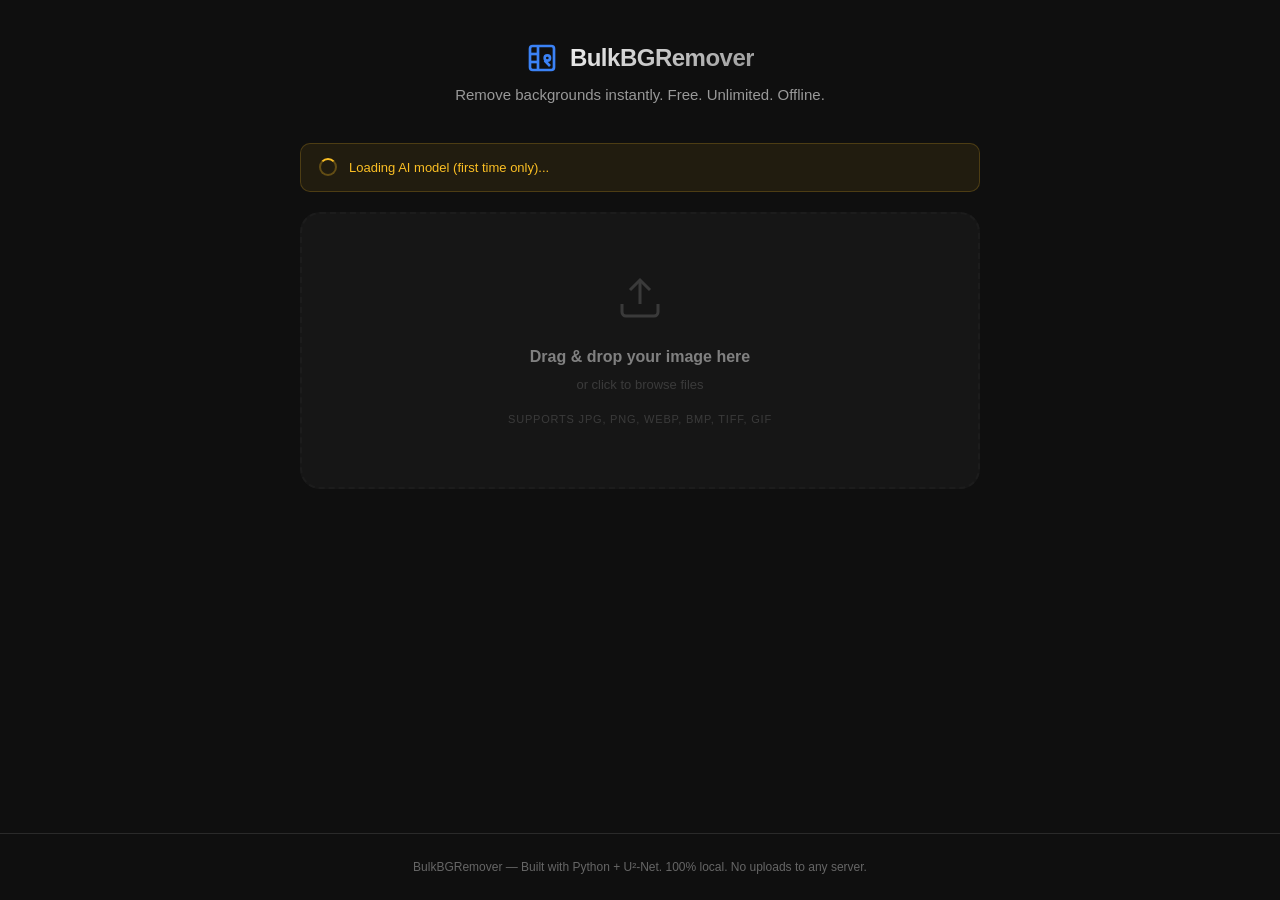
==== bulkbgremover/frontend/index.html @ 07518e0d "Move frontend into bulkbgremover folder" ====
<!DOCTYPE html>
<html lang="en">
<head>
    <meta charset="UTF-8">
    <meta name="viewport" content="width=device-width, initial-scale=1.0">
    <title>BulkBGRemover</title>
    <link rel="stylesheet" href="static/style.css">
</head>
<body>
    <div class="container">
        <header>
            <div class="logo">
                <svg width="32" height="32" viewBox="0 0 24 24" fill="none" stroke="currentColor" stroke-width="2">
                    <rect x="3" y="3" width="18" height="18" rx="2"/>
                    <path d="M9 3v18"/>
                    <path d="M3 9h6"/>
                    <path d="M3 15h6"/>
                    <circle cx="16" cy="12" r="2"/>
                    <path d="M18 18l-4-4"/>
                </svg>
                <h1>BulkBGRemover</h1>
            </div>
            <p class="tagline">Remove backgrounds instantly. Free. Unlimited. Offline.</p>
        </header>

        <div class="model-banner" id="modelBanner">
            <div class="spinner"></div>
            <span>Loading AI model (first time only)...</span>
        </div>

        <div class="upload-zone" id="dropZone">
            <div class="upload-icon">
                <svg width="48" height="48" viewBox="0 0 24 24" fill="none" stroke="currentColor" stroke-width="1.5">
                    <path d="M21 15v4a2 2 0 01-2 2H5a2 2 0 01-2-2v-4"/>
                    <polyline points="17 8 12 3 7 8"/>
                    <line x1="12" y1="3" x2="12" y2="15"/>
                </svg>
            </div>
            <p class="upload-text">Drag & drop your image here</p>
            <p class="upload-sub">or click to browse files</p>
            <p class="upload-formats">Supports JPG, PNG, WEBP, BMP, TIFF, GIF</p>
            <input type="file" id="fileInput" multiple accept="image/*" hidden>
        </div>

        <div class="controls" id="controls" style="display:none">
            <div class="file-count">
                <span id="fileCount">0</span> image(s) selected
            </div>
            <div class="btn-group">
                <button class="btn btn-outline" id="clearBtn">Clear</button>
                <button class="btn btn-primary" id="processBtn">
                    <svg width="16" height="16" viewBox="0 0 24 24" fill="none" stroke="currentColor" stroke-width="2">
                        <path d="M5 12h14"/>
                        <path d="M12 5l7 7-7 7"/>
                    </svg>
                    Remove Background
                </button>
            </div>
        </div>

        <div class="progress-section" id="progressSection" style="display:none">
            <div class="progress-header">
                <span id="progressText">Processing...</span>
                <span id="progressPercent">0%</span>
            </div>
            <div class="progress-bar">
                <div class="progress-fill" id="progressFill"></div>
            </div>
            <p class="progress-detail" id="progressDetail">Preparing...</p>
        </div>

        <!-- Editor Section -->
        <div class="editor-section" id="editorSection">
            <div class="editor-layout">
                <!-- Left: Images -->
                <div class="editor-left">
                    <div class="editor-left-header">
                        <h2>Edit Result</h2>
                        <button class="btn btn-outline btn-sm" id="backBtn">
                            <svg width="14" height="14" viewBox="0 0 24 24" fill="none" stroke="currentColor" stroke-width="2">
                                <path d="M19 12H5"/>
                                <path d="M12 19l-7-7 7-7"/>
                            </svg>
                            New
                        </button>
                    </div>
                    <div class="comparison-container" id="comparisonContainer">
                        <canvas id="canvasOriginal"></canvas>
                        <canvas id="canvasProcessed"></canvas>
                        <div class="comparison-slider" id="comparisonSlider"></div>
                        <span class="comparison-label left">Original</span>
                        <span class="comparison-label right">Result</span>
                    </div>
                </div>

                <!-- Right: Controls -->
                <div class="editor-right">
                    <div class="editor-right-scroll">
                        <!-- Background Picker -->
                        <div class="bg-picker-section">
                            <div class="bg-tabs">
                                <button class="bg-tab active" data-tab="transparent">Transparent</button>
                                <button class="bg-tab" data-tab="colors">Colors</button>
                                <button class="bg-tab" data-tab="gradients">Gradients</button>
                                <button class="bg-tab" data-tab="custom">Image</button>
                            </div>

                            <div class="bg-panel" id="panelTransparent">
                                <div class="bg-options">
                                    <div class="bg-color transparent active" data-color="transparent" title="Transparent"></div>
                                </div>
                            </div>

                            <div class="bg-panel" id="panelColors" style="display:none">
                                <div class="bg-options">
                                    <div class="bg-color" data-color="#ffffff" style="background:#ffffff" title="White"></div>
                                    <div class="bg-color" data-color="#000000" style="background:#000000" title="Black"></div>
                                    <div class="bg-color" data-color="#f43f5e" style="background:#f43f5e" title="Red"></div>
                                    <div class="bg-color" data-color="#ef4444" style="background:#ef4444" title="Bright Red"></div>
                                    <div class="bg-color" data-color="#f97316" style="background:#f97316" title="Orange"></div>
                                    <div class="bg-color" data-color="#f59e0b" style="background:#f59e0b" title="Yellow"></div>
                                    <div class="bg-color" data-color="#84cc16" style="background:#84cc16" title="Lime"></div>
                                    <div class="bg-color" data-color="#22c55e" style="background:#22c55e" title="Green"></div>
                                    <div class="bg-color" data-color="#14b8a6" style="background:#14b8a6" title="Teal"></div>
                                    <div class="bg-color" data-color="#06b6d4" style="background:#06b6d4" title="Cyan"></div>
                                    <div class="bg-color" data-color="#3b82f6" style="background:#3b82f6" title="Blue"></div>
                                    <div class="bg-color" data-color="#6366f1" style="background:#6366f1" title="Indigo"></div>
                                    <div class="bg-color" data-color="#8b5cf6" style="background:#8b5cf6" title="Purple"></div>
                                    <div class="bg-color" data-color="#a855f7" style="background:#a855f7" title="Violet"></div>
                                    <div class="bg-color" data-color="#ec4899" style="background:#ec4899" title="Pink"></div>
                                    <div class="bg-color" data-color="#78716c" style="background:#78716c" title="Gray"></div>
                                    <div class="color-picker-wrap">
                                        <input type="color" id="customColorPicker" value="#3b82f6" class="color-picker-input">
                                        <span class="color-picker-label">Custom</span>
                                    </div>
                                </div>
                            </div>

                            <div class="bg-panel" id="panelGradients" style="display:none">
                                <div class="bg-options gradients-grid">
                                    <div class="bg-gradient" data-gradient="linear-gradient(135deg, #667eea, #764ba2)" style="background:linear-gradient(135deg, #667eea, #764ba2)" title="Indigo Violet"></div>
                                    <div class="bg-gradient" data-gradient="linear-gradient(135deg, #f093fb, #f5576c)" style="background:linear-gradient(135deg, #f093fb, #f5576c)" title="Pink Rose"></div>
                                    <div class="bg-gradient" data-gradient="linear-gradient(135deg, #4facfe, #00f2fe)" style="background:linear-gradient(135deg, #4facfe, #00f2fe)" title="Blue Cyan"></div>
                                    <div class="bg-gradient" data-gradient="linear-gradient(135deg, #43e97b, #38f9d7)" style="background:linear-gradient(135deg, #43e97b, #38f9d7)" title="Green Teal"></div>
                                    <div class="bg-gradient" data-gradient="linear-gradient(135deg, #fa709a, #fee140)" style="background:linear-gradient(135deg, #fa709a, #fee140)" title="Pink Yellow"></div>
                                    <div class="bg-gradient" data-gradient="linear-gradient(135deg, #a18cd1, #fbc2eb)" style="background:linear-gradient(135deg, #a18cd1, #fbc2eb)" title="Lavender"></div>
                                    <div class="bg-gradient" data-gradient="linear-gradient(135deg, #fccb90, #d57eeb)" style="background:linear-gradient(135deg, #fccb90, #d57eeb)" title="Peach Purple"></div>
                                    <div class="bg-gradient" data-gradient="linear-gradient(135deg, #e0c3fc, #8ec5fc)" style="background:linear-gradient(135deg, #e0c3fc, #8ec5fc)" title="Sky Blue"></div>
                                    <div class="bg-gradient" data-gradient="linear-gradient(135deg, #f5576c, #ff6a00)" style="background:linear-gradient(135deg, #f5576c, #ff6a00)" title="Red Orange"></div>
                                    <div class="bg-gradient" data-gradient="linear-gradient(135deg, #0ba360, #3cba92)" style="background:linear-gradient(135deg, #0ba360, #3cba92)" title="Forest"></div>
                                    <div class="bg-gradient" data-gradient="linear-gradient(135deg, #ff9a9e, #fecfef)" style="background:linear-gradient(135deg, #ff9a9e, #fecfef)" title="Blush"></div>
                                    <div class="bg-gradient" data-gradient="linear-gradient(135deg, #a1c4fd, #c2e9fb)" style="background:linear-gradient(135deg, #a1c4fd, #c2e9fb)" title="Ice Blue"></div>
                                    <div class="bg-gradient" data-gradient="linear-gradient(135deg, #ffecd2, #fcb69f)" style="background:linear-gradient(135deg, #ffecd2, #fcb69f)" title="Sunset"></div>
                                    <div class="bg-gradient" data-gradient="linear-gradient(135deg, #ff0844, #ffb199)" style="background:linear-gradient(135deg, #ff0844, #ffb199)" title="Coral"></div>
                                    <div class="bg-gradient" data-gradient="linear-gradient(135deg, #0c0c1d, #1a1a2e)" style="background:linear-gradient(135deg, #0c0c1d, #1a1a2e)" title="Dark Navy"></div>
                                    <div class="bg-gradient" data-gradient="linear-gradient(135deg, #2d1b69, #11001c)" style="background:linear-gradient(135deg, #2d1b69, #11001c)" title="Deep Purple"></div>
                                    <div class="bg-gradient" data-gradient="linear-gradient(135deg, #000000, #434343)" style="background:linear-gradient(135deg, #000000, #434343)" title="Black Gray"></div>
                                    <div class="bg-gradient" data-gradient="linear-gradient(135deg, #141e30, #243b55)" style="background:linear-gradient(135deg, #141e30, #243b55)" title="Midnight"></div>
                                </div>
                                <div class="gradient-custom-wrap">
                                    <input type="color" id="gradColor1" value="#667eea" class="gradient-color-input">
                                    <span class="gradient-sep">&rarr;</span>
                                    <input type="color" id="gradColor2" value="#764ba2" class="gradient-color-input">
                                    <button class="gradient-apply-btn" id="applyGradient">Apply</button>
                                </div>
                            </div>

                            <div class="bg-panel" id="panelCustom" style="display:none">
                                <div class="bg-options">
                                    <div class="bg-upload-zone" id="customBgUpload">
                                        <svg width="28" height="28" viewBox="0 0 24 24" fill="none" stroke="currentColor" stroke-width="1.5">
                                            <path d="M21 15v4a2 2 0 01-2 2H5a2 2 0 01-2-2v-4"/>
                                            <polyline points="17 8 12 3 7 8"/>
                                            <line x1="12" y1="3" x2="12" y2="15"/>
                                        </svg>
                                        <span>Upload background image</span>
                                        <span class="bg-upload-hint">JPG, PNG, WEBP</span>
                                    </div>
                                    <div class="bg-preview" id="customBgPreview" style="display:none">
                                        <img id="customBgThumb" src="" alt="Custom background">
                                        <button class="bg-preview-remove" id="removeCustomBg">&times;</button>
                                    </div>
                                    <input type="file" id="customBgInput" accept="image/*" hidden>
                                </div>
                            </div>
                        </div>

                        <!-- Download -->
                        <div class="download-section">
                            <div class="download-options">
                                <a class="download-btn" id="downloadPng" download>
                                    <svg width="16" height="16" viewBox="0 0 24 24" fill="none" stroke="currentColor" stroke-width="2">
                                        <path d="M21 15v4a2 2 0 01-2 2H5a2 2 0 01-2-2v-4"/>
                                        <polyline points="7 10 12 15 17 10"/>
                                        <line x1="12" y1="15" x2="12" y2="3"/>
                                    </svg>
                                    PNG <span class="format">(transparent)</span>
                                </a>
                                <a class="download-btn primary" id="downloadJpg" download>
                                    <svg width="16" height="16" viewBox="0 0 24 24" fill="none" stroke="currentColor" stroke-width="2">
                                        <path d="M21 15v4a2 2 0 01-2 2H5a2 2 0 01-2-2v-4"/>
                                        <polyline points="7 10 12 15 17 10"/>
                                        <line x1="12" y1="15" x2="12" y2="3"/>
                                    </svg>
                                    JPG <span class="format">(with bg)</span>
                                </a>
                            </div>
                        </div>
                    </div>
                </div>
            </div>
        </div>

        <!-- Bulk Results -->
        <div class="results-section" id="resultsSection" style="display:none">
            <div class="results-header">
                <h2>Results</h2>
                <div class="results-actions">
                    <button class="btn btn-outline" id="newBatchBtn">New Batch</button>
                    <button class="btn btn-primary" id="downloadAllBtn">
                        <svg width="16" height="16" viewBox="0 0 24 24" fill="none" stroke="currentColor" stroke-width="2">
                            <path d="M21 15v4a2 2 0 01-2 2H5a2 2 0 01-2-2v-4"/>
                            <polyline points="7 10 12 15 17 10"/>
                            <line x1="12" y1="15" x2="12" y2="3"/>
                        </svg>
                        Download All (ZIP)
                    </button>
                </div>
            </div>
            <div class="stats" id="stats"></div>
            <div class="results-grid" id="resultsGrid"></div>
        </div>

        <div class="error-toast" id="errorToast" style="display:none"></div>
    </div>

    <footer>
        <p>BulkBGRemover &mdash; Built with Python + U&sup2;-Net. 100% local. No uploads to any server.</p>
    </footer>

    <script src="static/config.js"></script>
    <script src="static/script.js"></script>
</body>
</html>
---- bulkbgremover/frontend/static/style.css ----
*{margin:0;padding:0;box-sizing:border-box}
:root{
    --bg:#0f0f0f;--bg-secondary:#1a1a1a;--surface:#1e1e1e;--surface-hover:#252525;
    --border:#2a2a2a;--border-hover:#3a3a3a;--text:#f0f0f0;--text-secondary:#999;--text-muted:#666;
    --primary:#3b82f6;--primary-hover:#2563eb;--primary-glow:rgba(59,130,246,0.15);
    --success:#22c55e;--error:#ef4444;--error-bg:rgba(239,68,68,0.1);--error-border:rgba(239,68,68,0.3);
    --r:10px;--r2:16px;--r3:20px;--shadow:0 4px 24px rgba(0,0,0,0.3);--transition:all 0.2s ease;
}
body{font-family:-apple-system,BlinkMacSystemFont,"Segoe UI",Roboto,sans-serif;background:var(--bg);color:var(--text);line-height:1.5;min-height:100vh;display:flex;flex-direction:column}
.container{max-width:720px;margin:0 auto;padding:40px 20px;flex:1;width:100%}
header{margin-bottom:36px;text-align:center}
.logo{display:flex;align-items:center;justify-content:center;gap:12px;margin-bottom:8px}
.logo svg{color:var(--primary)}
.logo h1{font-size:24px;font-weight:700;letter-spacing:-0.5px;background:linear-gradient(135deg,#f0f0f0,#999);-webkit-background-clip:text;-webkit-text-fill-color:transparent}
.tagline{font-size:15px;color:var(--text-secondary)}

/* Model Banner */
.model-banner{display:none;align-items:center;gap:12px;padding:14px 18px;margin-bottom:20px;background:rgba(251,191,36,0.08);border:1px solid rgba(251,191,36,0.2);border-radius:var(--r);font-size:13px;color:#fbbf24}
.model-banner.visible{display:flex}
.model-banner.ready{background:rgba(34,197,94,0.08);border-color:rgba(34,197,94,0.2);color:#22c55e}
.spinner{width:18px;height:18px;border:2px solid rgba(251,191,36,0.3);border-top-color:#fbbf24;border-radius:50%;animation:spin .8s linear infinite;flex-shrink:0}
.model-banner.ready .spinner{display:none}
@keyframes spin{to{transform:rotate(360deg)}}

/* Upload Zone */
.upload-zone{border:2px dashed var(--border);border-radius:var(--r3);padding:60px 24px;text-align:center;cursor:pointer;transition:var(--transition);background:var(--surface);position:relative;overflow:hidden}
.upload-zone::before{content:'';position:absolute;inset:0;background:radial-gradient(circle at center,var(--primary-glow) 0%,transparent 70%);opacity:0;transition:opacity .3s ease}
.upload-zone:hover::before,.upload-zone.dragover::before{opacity:1}
.upload-zone:hover,.upload-zone.dragover{border-color:var(--primary);background:var(--surface-hover)}
.upload-icon{color:var(--text-muted);margin-bottom:16px;position:relative;z-index:1}
.upload-text{font-size:16px;font-weight:600;margin-bottom:6px;position:relative;z-index:1}
.upload-sub{font-size:13px;color:var(--text-muted);margin-bottom:16px;position:relative;z-index:1}
.upload-formats{font-size:11px;color:var(--text-muted);text-transform:uppercase;letter-spacing:.8px;position:relative;z-index:1}

/* Controls */
.controls{display:flex;align-items:center;justify-content:space-between;margin-top:20px;padding:16px 20px;background:var(--surface);border:1px solid var(--border);border-radius:var(--r)}
.file-count{font-size:14px;color:var(--text-secondary)}
.file-count span{font-weight:600;color:var(--text)}
.btn-group{display:flex;gap:8px}
.btn{display:inline-flex;align-items:center;gap:6px;padding:10px 20px;font-size:13px;font-weight:600;border-radius:8px;border:none;cursor:pointer;transition:var(--transition);font-family:inherit}
.btn-outline{background:transparent;color:var(--text-secondary);border:1px solid var(--border)}
.btn-outline:hover{border-color:var(--border-hover);color:var(--text);background:var(--surface-hover)}
.btn-primary{background:var(--primary);color:#fff;box-shadow:0 2px 12px rgba(59,130,246,0.3)}
.btn-primary:hover{background:var(--primary-hover);box-shadow:0 4px 20px rgba(59,130,246,0.4);transform:translateY(-1px)}
.btn-primary:disabled{opacity:.5;cursor:not-allowed;transform:none;box-shadow:none}
.btn-sm{padding:6px 12px;font-size:12px}

/* Progress */
.progress-section{margin-top:20px;padding:20px;background:var(--surface);border:1px solid var(--border);border-radius:var(--r)}
.progress-header{display:flex;justify-content:space-between;margin-bottom:12px;font-size:14px}
#progressText{font-weight:600}
#progressPercent{color:var(--primary);font-variant-numeric:tabular-nums;font-weight:600}
.progress-bar{height:6px;background:var(--border);border-radius:3px;overflow:hidden}
.progress-fill{height:100%;background:linear-gradient(90deg,var(--primary),#60a5fa);border-radius:3px;width:0%;transition:width .4s ease}
.progress-detail{margin-top:10px;font-size:12px;color:var(--text-muted)}

/* Editor Section */
.editor-section{display:none;margin-top:24px}
.editor-section.visible{display:block}
.editor-layout{display:grid;grid-template-columns:1fr 320px;gap:20px;align-items:start}
.editor-left{min-width:0}
.editor-left-header{display:flex;align-items:center;justify-content:space-between;margin-bottom:12px}
.editor-left-header h2{font-size:16px;font-weight:600}
.editor-right{background:var(--surface);border:1px solid var(--border);border-radius:var(--r2);overflow:hidden}
.editor-right-scroll{max-height:calc(100vh - 200px);overflow-y:auto;scrollbar-width:thin;scrollbar-color:var(--border) transparent}
.editor-right-scroll::-webkit-scrollbar{width:4px}
.editor-right-scroll::-webkit-scrollbar-thumb{background:var(--border);border-radius:2px}

/* Comparison Slider */
.comparison-container{position:relative;width:100%;border-radius:var(--r2);overflow:hidden;background:#111;border:1px solid var(--border);aspect-ratio:4/3;user-select:none}
.comparison-container canvas{position:absolute;top:0;left:0;width:100%;height:100%}
.comparison-slider{position:absolute;top:0;bottom:0;width:3px;background:#fff;cursor:ew-resize;z-index:10;box-shadow:0 0 8px rgba(0,0,0,0.5);left:50%}
.comparison-slider::before{content:'';position:absolute;top:50%;left:50%;transform:translate(-50%,-50%);width:40px;height:40px;background:#fff;border-radius:50%;box-shadow:0 2px 12px rgba(0,0,0,0.4)}
.comparison-slider::after{content:'⟨ ⟩';position:absolute;top:50%;left:50%;transform:translate(-50%,-50%);font-size:14px;font-weight:700;color:#333;z-index:1;letter-spacing:4px}
.comparison-label{position:absolute;bottom:12px;padding:4px 12px;background:rgba(0,0,0,0.6);backdrop-filter:blur(8px);border-radius:6px;font-size:11px;font-weight:600;text-transform:uppercase;letter-spacing:.5px;color:#fff;z-index:5;pointer-events:none}
.comparison-label.left{left:12px}
.comparison-label.right{right:12px}

/* Background Picker */
.bg-picker-section{padding:14px;border-bottom:1px solid var(--border)}
.bg-tabs{display:flex;gap:2px;background:var(--bg);padding:3px;border-radius:var(--r);margin-bottom:14px;overflow:hidden}
.bg-tab{flex:1;padding:6px 4px;font-size:11px;font-weight:500;border:none;background:transparent;color:var(--text-muted);cursor:pointer;border-radius:6px;transition:var(--transition);font-family:inherit;white-space:nowrap;text-align:center;min-width:0;overflow:hidden;text-overflow:ellipsis}
.bg-tab.active{background:var(--surface-hover);color:var(--text)}
.bg-tab:hover:not(.active){color:var(--text-secondary)}
.bg-options{display:flex;flex-wrap:wrap;gap:8px;overflow:hidden}
.bg-panel{animation:fadeIn .2s ease;overflow:hidden}
@keyframes fadeIn{from{opacity:0;transform:translateY(4px)}to{opacity:1;transform:translateY(0)}}
.bg-color{width:36px;height:36px;border-radius:8px;border:2px solid transparent;cursor:pointer;transition:var(--transition);position:relative}
.bg-color:hover{transform:scale(1.1)}
.bg-color.active{border-color:var(--primary);box-shadow:0 0 0 2px var(--primary-glow)}
.bg-color.transparent{background:repeating-conic-gradient(#333 0% 25%,#222 0% 50%) 50%/12px 12px}

/* Color Picker */
.color-picker-wrap{display:flex;align-items:center;gap:6px;padding:4px 10px;background:var(--bg);border:1px solid var(--border);border-radius:8px;cursor:pointer;transition:var(--transition);flex-shrink:0}
.color-picker-wrap:hover{border-color:var(--primary)}
.color-picker-input{width:28px;height:28px;border:none;border-radius:6px;cursor:pointer;padding:0;background:none}
.color-picker-input::-webkit-color-swatch-wrapper{padding:0}
.color-picker-input::-webkit-color-swatch{border:1px solid rgba(255,255,255,0.1);border-radius:6px}
.color-picker-label{font-size:12px;color:var(--text-secondary);font-weight:500}

/* Gradients */
.gradients-grid{gap:8px!important;display:flex!important;flex-wrap:wrap!important}
.bg-gradient{width:38px;height:38px;min-width:38px;border-radius:10px;border:2px solid transparent;cursor:pointer;transition:var(--transition)}
.bg-gradient:hover{transform:scale(1.1);border-color:rgba(255,255,255,0.2)}
.bg-gradient.active{border-color:var(--primary);box-shadow:0 0 0 2px var(--primary-glow)}
.gradient-custom-wrap{display:flex;align-items:center;gap:8px;padding:10px 12px;background:var(--bg);border:1px solid var(--border);border-radius:10px;width:100%;margin-top:4px}
.gradient-color-input{width:32px;height:32px;border:none;border-radius:6px;cursor:pointer;padding:0;background:none}
.gradient-color-input::-webkit-color-swatch-wrapper{padding:0}
.gradient-color-input::-webkit-color-swatch{border:1px solid rgba(255,255,255,0.1);border-radius:6px}
.gradient-sep{color:var(--text-muted);font-size:14px}
.gradient-apply-btn{padding:6px 12px;font-size:11px;font-weight:600;background:var(--primary);color:#fff;border:none;border-radius:6px;cursor:pointer;transition:var(--transition);font-family:inherit}
.gradient-apply-btn:hover{background:var(--primary-hover)}

/* Custom Image Upload */
.bg-upload-zone{display:flex;flex-direction:column;align-items:center;justify-content:center;gap:8px;width:100%;padding:28px 16px;border:2px dashed var(--border);border-radius:12px;cursor:pointer;transition:var(--transition);color:var(--text-muted)}
.bg-upload-zone:hover{border-color:var(--primary);background:var(--primary-glow);color:var(--text-secondary)}
.bg-upload-zone span{font-size:13px;font-weight:500}
.bg-upload-hint{font-size:11px!important;color:var(--text-muted)!important;font-weight:400!important}
.bg-preview{position:relative;width:100%;border-radius:10px;overflow:hidden;border:1px solid var(--border)}
.bg-preview img{width:100%;height:120px;object-fit:cover;display:block}
.bg-preview-remove{position:absolute;top:6px;right:6px;width:24px;height:24px;border-radius:50%;background:rgba(0,0,0,0.6);border:none;color:#fff;font-size:16px;cursor:pointer;display:flex;align-items:center;justify-content:center;transition:var(--transition)}
.bg-preview-remove:hover{background:var(--error)}

/* Download Options */
.download-section{padding:14px}
.download-options{display:flex;gap:8px}
.download-btn{flex:1;display:flex;align-items:center;justify-content:center;gap:6px;padding:10px 12px;font-size:12px;font-weight:600;border-radius:8px;border:1px solid var(--border);background:var(--bg);color:var(--text);cursor:pointer;transition:var(--transition);font-family:inherit;text-decoration:none}
.download-btn:hover{border-color:var(--primary);background:var(--primary-glow)}
.download-btn.primary{background:var(--primary);border-color:var(--primary);color:#fff}
.download-btn.primary:hover{background:var(--primary-hover)}
.download-btn .format{font-size:11px;color:var(--text-muted);font-weight:400}
.download-btn.primary .format{color:rgba(255,255,255,0.7)}

/* Results */
.results-section{margin-top:24px}
.results-header{display:flex;align-items:center;justify-content:space-between;margin-bottom:14px}
.results-header h2{font-size:18px;font-weight:600}
.results-actions{display:flex;gap:8px}
.stats{display:flex;gap:16px;margin-bottom:16px;padding:14px 18px;background:var(--surface);border:1px solid var(--border);border-radius:var(--r);font-size:13px}
.stat-item{display:flex;align-items:center;gap:6px}
.stat-dot{width:8px;height:8px;border-radius:50%}
.stat-dot.green{background:var(--success)}
.stat-dot.red{background:var(--error)}
.results-grid{display:grid;grid-template-columns:repeat(auto-fill,minmax(200px,1fr));gap:12px}
.result-card{background:var(--surface);border:1px solid var(--border);border-radius:var(--r);overflow:hidden;cursor:pointer;transition:var(--transition)}
.result-card:hover{border-color:var(--primary);transform:translateY(-2px);box-shadow:0 4px 20px rgba(0,0,0,0.3)}
.result-thumb{width:100%;aspect-ratio:1;background:repeating-conic-gradient(#1a1a1a 0% 25%,#151515 0% 50%) 50%/16px 16px;display:flex;align-items:center;justify-content:center;overflow:hidden}
.result-thumb img{width:100%;height:100%;object-fit:cover}
.result-meta{padding:10px 12px;display:flex;align-items:center;justify-content:space-between}
.result-name{font-size:12px;font-weight:500;white-space:nowrap;overflow:hidden;text-overflow:ellipsis;max-width:120px}
.result-size{font-size:11px;color:var(--text-muted)}

/* Error Toast */
.error-toast{position:fixed;bottom:24px;left:50%;transform:translateX(-50%);padding:12px 24px;background:var(--error-bg);border:1px solid var(--error-border);border-radius:var(--r);color:var(--error);font-size:13px;font-weight:500;z-index:100;max-width:90%;text-align:center;backdrop-filter:blur(12px)}
footer{text-align:center;padding:24px;font-size:12px;color:var(--text-muted);border-top:1px solid var(--border)}

/* Responsive */
@media(max-width:768px){.editor-layout{grid-template-columns:1fr}.editor-right{order:-1}.comparison-container{aspect-ratio:16/10}}
@media(max-width:480px){.container{padding:24px 16px}.upload-zone{padding:40px 16px}.controls{flex-direction:column;gap:12px;align-items:stretch}.btn-group{justify-content:stretch}.btn-group .btn{flex:1;justify-content:center}.editor-left-header{flex-direction:column;gap:8px;align-items:stretch}.results-header{flex-direction:column;gap:12px;align-items:stretch}.results-actions{justify-content:stretch}.results-actions .btn{flex:1;justify-content:center}.download-options{flex-direction:column}.results-grid{grid-template-columns:repeat(2,1fr)}}
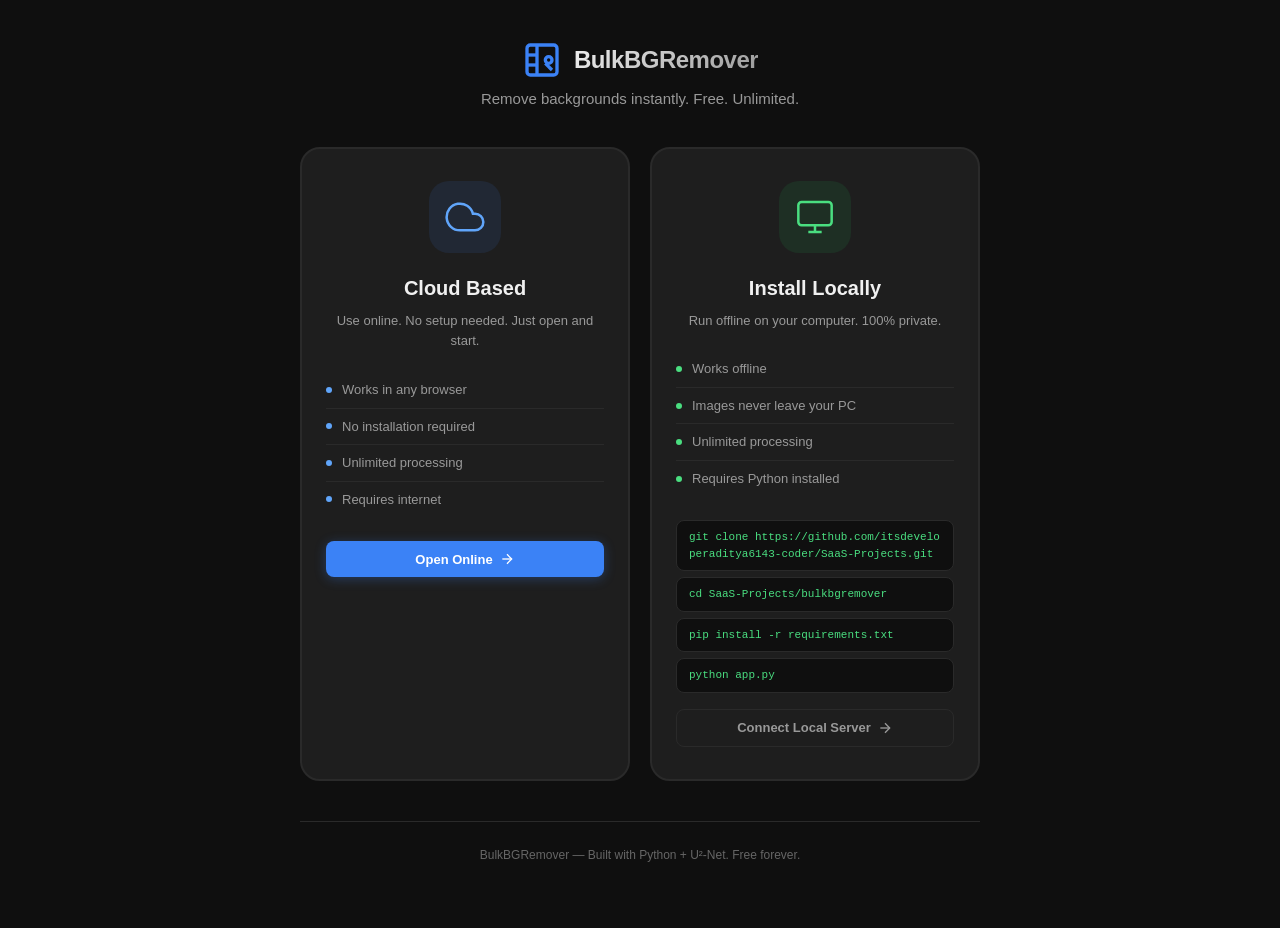
==== commit 593ca292: "Add mode selection: Cloud + Local offline mode" ====
--- a/bulkbgremover/frontend/index.html
+++ b/bulkbgremover/frontend/index.html
@@ -7,10 +7,11 @@
     <link rel="stylesheet" href="static/style.css">
 </head>
 <body>
-    <div class="container">
+    <!-- MODE SELECTION LANDING -->
+    <div class="container" id="landingPage">
         <header>
             <div class="logo">
-                <svg width="32" height="32" viewBox="0 0 24 24" fill="none" stroke="currentColor" stroke-width="2">
+                <svg width="40" height="40" viewBox="0 0 24 24" fill="none" stroke="currentColor" stroke-width="2">
                     <rect x="3" y="3" width="18" height="18" rx="2"/>
                     <path d="M9 3v18"/>
                     <path d="M3 9h6"/>
@@ -20,12 +21,97 @@
                 </svg>
                 <h1>BulkBGRemover</h1>
             </div>
-            <p class="tagline">Remove backgrounds instantly. Free. Unlimited. Offline.</p>
+            <p class="tagline">Remove backgrounds instantly. Free. Unlimited.</p>
+        </header>
+
+        <div class="mode-grid">
+            <!-- Cloud Mode -->
+            <div class="mode-card" id="cloudCard">
+                <div class="mode-icon cloud">
+                    <svg width="40" height="40" viewBox="0 0 24 24" fill="none" stroke="currentColor" stroke-width="1.5">
+                        <path d="M18 10h-1.26A8 8 0 109 20h9a5 5 0 000-10z"/>
+                    </svg>
+                </div>
+                <h2>Cloud Based</h2>
+                <p class="mode-desc">Use online. No setup needed. Just open and start.</p>
+                <ul class="mode-features">
+                    <li>Works in any browser</li>
+                    <li>No installation required</li>
+                    <li>Unlimited processing</li>
+                    <li>Requires internet</li>
+                </ul>
+                <button class="btn btn-primary mode-btn" onclick="selectMode('cloud')">
+                    Open Online
+                    <svg width="16" height="16" viewBox="0 0 24 24" fill="none" stroke="currentColor" stroke-width="2"><path d="M5 12h14"/><path d="M12 5l7 7-7 7"/></svg>
+                </button>
+            </div>
+
+            <!-- Local Mode -->
+            <div class="mode-card" id="localCard">
+                <div class="mode-icon local">
+                    <svg width="40" height="40" viewBox="0 0 24 24" fill="none" stroke="currentColor" stroke-width="1.5">
+                        <rect x="2" y="3" width="20" height="14" rx="2"/>
+                        <line x1="8" y1="21" x2="16" y2="21"/>
+                        <line x1="12" y1="17" x2="12" y2="21"/>
+                    </svg>
+                </div>
+                <h2>Install Locally</h2>
+                <p class="mode-desc">Run offline on your computer. 100% private.</p>
+                <ul class="mode-features">
+                    <li>Works offline</li>
+                    <li>Images never leave your PC</li>
+                    <li>Unlimited processing</li>
+                    <li>Requires Python installed</li>
+                </ul>
+                <div class="mode-setup" id="localSetup">
+                    <div class="setup-steps">
+                        <code>git clone https://github.com/itsdeveloperaditya6143-coder/SaaS-Projects.git</code>
+                        <code>cd SaaS-Projects/bulkbgremover</code>
+                        <code>pip install -r requirements.txt</code>
+                        <code>python app.py</code>
+                    </div>
+                </div>
+                <button class="btn btn-outline mode-btn" onclick="selectMode('local')">
+                    Connect Local Server
+                    <svg width="16" height="16" viewBox="0 0 24 24" fill="none" stroke="currentColor" stroke-width="2"><path d="M5 12h14"/><path d="M12 5l7 7-7 7"/></svg>
+                </button>
+            </div>
+        </div>
+
+        <footer>
+            <p>BulkBGRemover &mdash; Built with Python + U&sup2;-Net. Free forever.</p>
+        </footer>
+    </div>
+
+    <!-- APP (hidden until mode selected) -->
+    <div class="container" id="appPage" style="display:none">
+        <header>
+            <div class="logo-row">
+                <button class="btn btn-outline btn-sm" id="backToModes">
+                    <svg width="14" height="14" viewBox="0 0 24 24" fill="none" stroke="currentColor" stroke-width="2">
+                        <path d="M19 12H5"/>
+                        <path d="M12 19l-7-7 7-7"/>
+                    </svg>
+                    Switch Mode
+                </button>
+                <div class="logo">
+                    <svg width="28" height="28" viewBox="0 0 24 24" fill="none" stroke="currentColor" stroke-width="2">
+                        <rect x="3" y="3" width="18" height="18" rx="2"/>
+                        <path d="M9 3v18"/>
+                        <path d="M3 9h6"/>
+                        <path d="M3 15h6"/>
+                        <circle cx="16" cy="12" r="2"/>
+                        <path d="M18 18l-4-4"/>
+                    </svg>
+                    <h1>BulkBGRemover</h1>
+                </div>
+                <div class="mode-badge" id="modeBadge">CLOUD</div>
+            </div>
         </header>
 
         <div class="model-banner" id="modelBanner">
             <div class="spinner"></div>
-            <span>Loading AI model (first time only)...</span>
+            <span id="modelBannerText">Connecting to server...</span>
         </div>
 
         <div class="upload-zone" id="dropZone">
@@ -72,7 +158,6 @@
         <!-- Editor Section -->
         <div class="editor-section" id="editorSection">
             <div class="editor-layout">
-                <!-- Left: Images -->
                 <div class="editor-left">
                     <div class="editor-left-header">
                         <h2>Edit Result</h2>
@@ -93,10 +178,8 @@
                     </div>
                 </div>
 
-                <!-- Right: Controls -->
                 <div class="editor-right">
                     <div class="editor-right-scroll">
-                        <!-- Background Picker -->
                         <div class="bg-picker-section">
                             <div class="bg-tabs">
                                 <button class="bg-tab active" data-tab="transparent">Transparent</button>
@@ -185,7 +268,6 @@
                             </div>
                         </div>
 
-                        <!-- Download -->
                         <div class="download-section">
                             <div class="download-options">
                                 <a class="download-btn" id="downloadPng" download>
@@ -234,10 +316,6 @@
         <div class="error-toast" id="errorToast" style="display:none"></div>
     </div>
 
-    <footer>
-        <p>BulkBGRemover &mdash; Built with Python + U&sup2;-Net. 100% local. No uploads to any server.</p>
-    </footer>
-
     <script src="static/config.js"></script>
     <script src="static/script.js"></script>
 </body>
--- a/bulkbgremover/frontend/static/style.css
+++ b/bulkbgremover/frontend/static/style.css
@@ -14,10 +14,38 @@
 .logo h1{font-size:24px;font-weight:700;letter-spacing:-0.5px;background:linear-gradient(135deg,#f0f0f0,#999);-webkit-background-clip:text;-webkit-text-fill-color:transparent}
 .tagline{font-size:15px;color:var(--text-secondary)}
 
+/* Logo Row (app header) */
+.logo-row{display:flex;align-items:center;justify-content:space-between;margin-bottom:8px}
+.logo-row .logo{margin-bottom:0}
+.mode-badge{padding:4px 12px;border-radius:6px;font-size:11px;font-weight:700;letter-spacing:1px;text-transform:uppercase}
+.mode-badge.cloud{background:rgba(59,130,246,0.15);color:#60a5fa;border:1px solid rgba(59,130,246,0.3)}
+.mode-badge.local{background:rgba(34,197,94,0.15);color:#4ade80;border:1px solid rgba(34,197,94,0.3)}
+
+/* Mode Selection */
+.mode-grid{display:grid;grid-template-columns:1fr 1fr;gap:20px;margin-bottom:40px}
+.mode-card{background:var(--surface);border:2px solid var(--border);border-radius:var(--r3);padding:32px 24px;text-align:center;transition:var(--transition);cursor:default;display:flex;flex-direction:column;align-items:center}
+.mode-card:hover{border-color:var(--border-hover);transform:translateY(-2px);box-shadow:0 8px 32px rgba(0,0,0,0.3)}
+.mode-icon{width:72px;height:72px;border-radius:20px;display:flex;align-items:center;justify-content:center;margin-bottom:20px}
+.mode-icon.cloud{background:rgba(59,130,246,0.1);color:#60a5fa}
+.mode-icon.local{background:rgba(34,197,94,0.1);color:#4ade80}
+.mode-card h2{font-size:20px;font-weight:700;margin-bottom:8px}
+.mode-desc{font-size:13px;color:var(--text-secondary);margin-bottom:20px;line-height:1.6}
+.mode-features{list-style:none;text-align:left;width:100%;margin-bottom:24px}
+.mode-features li{padding:8px 0;font-size:13px;color:var(--text-secondary);display:flex;align-items:center;gap:10px;border-bottom:1px solid var(--border)}
+.mode-features li:last-child{border-bottom:none}
+.mode-features li::before{content:'';width:6px;height:6px;border-radius:50%;flex-shrink:0}
+.mode-card:nth-child(1) .mode-features li::before{background:#60a5fa}
+.mode-card:nth-child(2) .mode-features li::before{background:#4ade80}
+.mode-btn{width:100%;justify-content:center;padding:12px 20px;font-size:14px}
+.mode-setup{width:100%;margin-bottom:16px}
+.setup-steps{display:flex;flex-direction:column;gap:6px}
+.setup-steps code{display:block;padding:8px 12px;background:var(--bg);border:1px solid var(--border);border-radius:8px;font-size:11px;color:#4ade80;text-align:left;font-family:"SF Mono",Consolas,monospace;word-break:break-all}
+
 /* Model Banner */
 .model-banner{display:none;align-items:center;gap:12px;padding:14px 18px;margin-bottom:20px;background:rgba(251,191,36,0.08);border:1px solid rgba(251,191,36,0.2);border-radius:var(--r);font-size:13px;color:#fbbf24}
 .model-banner.visible{display:flex}
 .model-banner.ready{background:rgba(34,197,94,0.08);border-color:rgba(34,197,94,0.2);color:#22c55e}
+.model-banner.error{background:var(--error-bg);border-color:var(--error-border);color:var(--error)}
 .spinner{width:18px;height:18px;border:2px solid rgba(251,191,36,0.3);border-top-color:#fbbf24;border-radius:50%;animation:spin .8s linear infinite;flex-shrink:0}
 .model-banner.ready .spinner{display:none}
 @keyframes spin{to{transform:rotate(360deg)}}
@@ -155,5 +183,5 @@
 footer{text-align:center;padding:24px;font-size:12px;color:var(--text-muted);border-top:1px solid var(--border)}
 
 /* Responsive */
-@media(max-width:768px){.editor-layout{grid-template-columns:1fr}.editor-right{order:-1}.comparison-container{aspect-ratio:16/10}}
+@media(max-width:768px){.mode-grid{grid-template-columns:1fr}.editor-layout{grid-template-columns:1fr}.editor-right{order:-1}.comparison-container{aspect-ratio:16/10}}
 @media(max-width:480px){.container{padding:24px 16px}.upload-zone{padding:40px 16px}.controls{flex-direction:column;gap:12px;align-items:stretch}.btn-group{justify-content:stretch}.btn-group .btn{flex:1;justify-content:center}.editor-left-header{flex-direction:column;gap:8px;align-items:stretch}.results-header{flex-direction:column;gap:12px;align-items:stretch}.results-actions{justify-content:stretch}.results-actions .btn{flex:1;justify-content:center}.download-options{flex-direction:column}.results-grid{grid-template-columns:repeat(2,1fr)}}
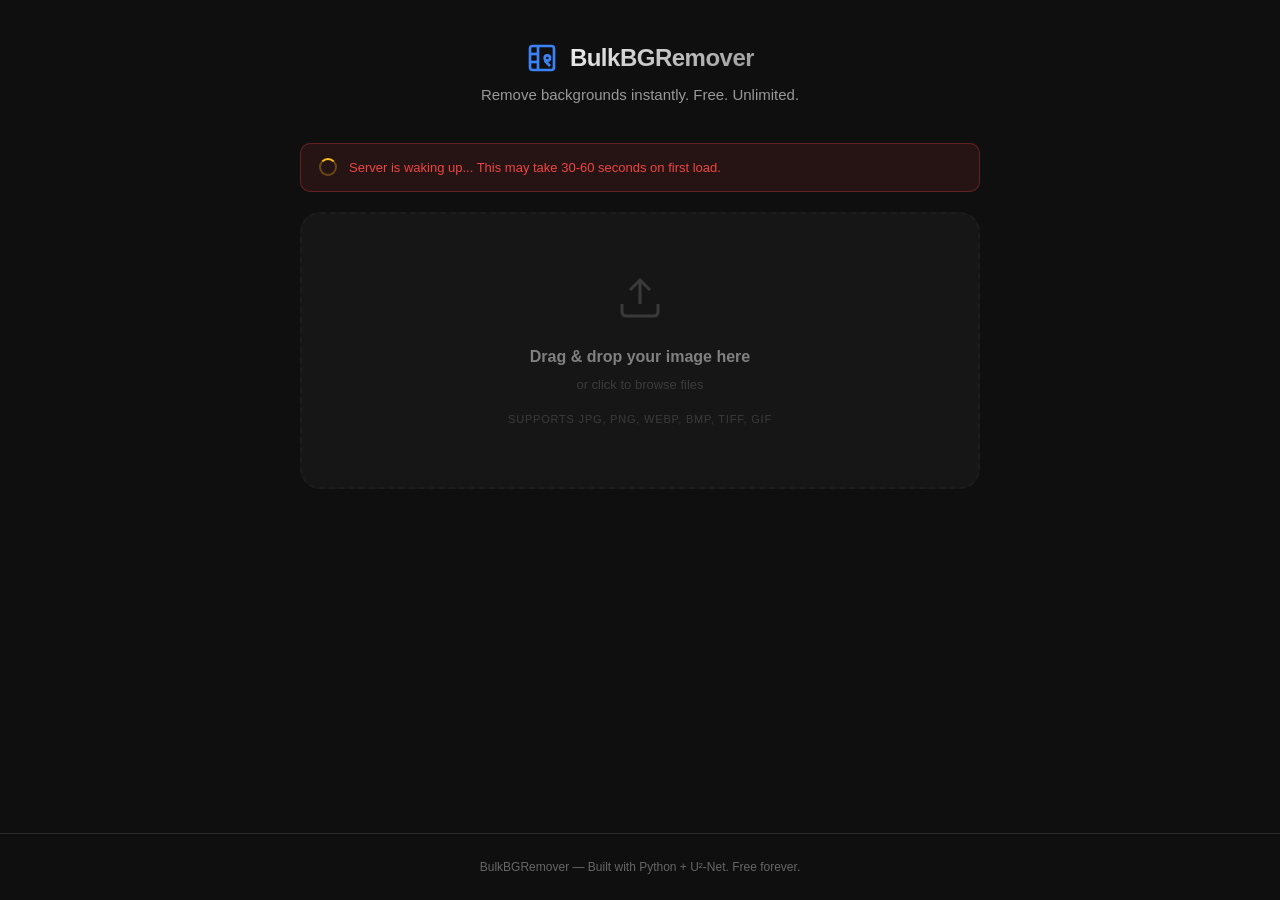
==== commit 527f1c86: "Remove local mode, fix backend port binding, cloud-only" ====
--- a/bulkbgremover/frontend/index.html
+++ b/bulkbgremover/frontend/index.html
@@ -7,11 +7,10 @@
     <link rel="stylesheet" href="static/style.css">
 </head>
 <body>
-    <!-- MODE SELECTION LANDING -->
-    <div class="container" id="landingPage">
+    <div class="container">
         <header>
             <div class="logo">
-                <svg width="40" height="40" viewBox="0 0 24 24" fill="none" stroke="currentColor" stroke-width="2">
+                <svg width="32" height="32" viewBox="0 0 24 24" fill="none" stroke="currentColor" stroke-width="2">
                     <rect x="3" y="3" width="18" height="18" rx="2"/>
                     <path d="M9 3v18"/>
                     <path d="M3 9h6"/>
@@ -22,91 +21,6 @@
                 <h1>BulkBGRemover</h1>
             </div>
             <p class="tagline">Remove backgrounds instantly. Free. Unlimited.</p>
-        </header>
-
-        <div class="mode-grid">
-            <!-- Cloud Mode -->
-            <div class="mode-card" id="cloudCard">
-                <div class="mode-icon cloud">
-                    <svg width="40" height="40" viewBox="0 0 24 24" fill="none" stroke="currentColor" stroke-width="1.5">
-                        <path d="M18 10h-1.26A8 8 0 109 20h9a5 5 0 000-10z"/>
-                    </svg>
-                </div>
-                <h2>Cloud Based</h2>
-                <p class="mode-desc">Use online. No setup needed. Just open and start.</p>
-                <ul class="mode-features">
-                    <li>Works in any browser</li>
-                    <li>No installation required</li>
-                    <li>Unlimited processing</li>
-                    <li>Requires internet</li>
-                </ul>
-                <button class="btn btn-primary mode-btn" onclick="selectMode('cloud')">
-                    Open Online
-                    <svg width="16" height="16" viewBox="0 0 24 24" fill="none" stroke="currentColor" stroke-width="2"><path d="M5 12h14"/><path d="M12 5l7 7-7 7"/></svg>
-                </button>
-            </div>
-
-            <!-- Local Mode -->
-            <div class="mode-card" id="localCard">
-                <div class="mode-icon local">
-                    <svg width="40" height="40" viewBox="0 0 24 24" fill="none" stroke="currentColor" stroke-width="1.5">
-                        <rect x="2" y="3" width="20" height="14" rx="2"/>
-                        <line x1="8" y1="21" x2="16" y2="21"/>
-                        <line x1="12" y1="17" x2="12" y2="21"/>
-                    </svg>
-                </div>
-                <h2>Install Locally</h2>
-                <p class="mode-desc">Run offline on your computer. 100% private.</p>
-                <ul class="mode-features">
-                    <li>Works offline</li>
-                    <li>Images never leave your PC</li>
-                    <li>Unlimited processing</li>
-                    <li>Requires Python installed</li>
-                </ul>
-                <div class="mode-setup" id="localSetup">
-                    <div class="setup-steps">
-                        <code>git clone https://github.com/itsdeveloperaditya6143-coder/SaaS-Projects.git</code>
-                        <code>cd SaaS-Projects/bulkbgremover</code>
-                        <code>pip install -r requirements.txt</code>
-                        <code>python app.py</code>
-                    </div>
-                </div>
-                <button class="btn btn-outline mode-btn" onclick="selectMode('local')">
-                    Connect Local Server
-                    <svg width="16" height="16" viewBox="0 0 24 24" fill="none" stroke="currentColor" stroke-width="2"><path d="M5 12h14"/><path d="M12 5l7 7-7 7"/></svg>
-                </button>
-            </div>
-        </div>
-
-        <footer>
-            <p>BulkBGRemover &mdash; Built with Python + U&sup2;-Net. Free forever.</p>
-        </footer>
-    </div>
-
-    <!-- APP (hidden until mode selected) -->
-    <div class="container" id="appPage" style="display:none">
-        <header>
-            <div class="logo-row">
-                <button class="btn btn-outline btn-sm" id="backToModes">
-                    <svg width="14" height="14" viewBox="0 0 24 24" fill="none" stroke="currentColor" stroke-width="2">
-                        <path d="M19 12H5"/>
-                        <path d="M12 19l-7-7 7-7"/>
-                    </svg>
-                    Switch Mode
-                </button>
-                <div class="logo">
-                    <svg width="28" height="28" viewBox="0 0 24 24" fill="none" stroke="currentColor" stroke-width="2">
-                        <rect x="3" y="3" width="18" height="18" rx="2"/>
-                        <path d="M9 3v18"/>
-                        <path d="M3 9h6"/>
-                        <path d="M3 15h6"/>
-                        <circle cx="16" cy="12" r="2"/>
-                        <path d="M18 18l-4-4"/>
-                    </svg>
-                    <h1>BulkBGRemover</h1>
-                </div>
-                <div class="mode-badge" id="modeBadge">CLOUD</div>
-            </div>
         </header>
 
         <div class="model-banner" id="modelBanner">
@@ -316,6 +230,10 @@
         <div class="error-toast" id="errorToast" style="display:none"></div>
     </div>
 
+    <footer>
+        <p>BulkBGRemover &mdash; Built with Python + U&sup2;-Net. Free forever.</p>
+    </footer>
+
     <script src="static/config.js"></script>
     <script src="static/script.js"></script>
 </body>
--- a/bulkbgremover/frontend/static/style.css
+++ b/bulkbgremover/frontend/static/style.css
@@ -13,33 +13,6 @@
 .logo svg{color:var(--primary)}
 .logo h1{font-size:24px;font-weight:700;letter-spacing:-0.5px;background:linear-gradient(135deg,#f0f0f0,#999);-webkit-background-clip:text;-webkit-text-fill-color:transparent}
 .tagline{font-size:15px;color:var(--text-secondary)}
-
-/* Logo Row (app header) */
-.logo-row{display:flex;align-items:center;justify-content:space-between;margin-bottom:8px}
-.logo-row .logo{margin-bottom:0}
-.mode-badge{padding:4px 12px;border-radius:6px;font-size:11px;font-weight:700;letter-spacing:1px;text-transform:uppercase}
-.mode-badge.cloud{background:rgba(59,130,246,0.15);color:#60a5fa;border:1px solid rgba(59,130,246,0.3)}
-.mode-badge.local{background:rgba(34,197,94,0.15);color:#4ade80;border:1px solid rgba(34,197,94,0.3)}
-
-/* Mode Selection */
-.mode-grid{display:grid;grid-template-columns:1fr 1fr;gap:20px;margin-bottom:40px}
-.mode-card{background:var(--surface);border:2px solid var(--border);border-radius:var(--r3);padding:32px 24px;text-align:center;transition:var(--transition);cursor:default;display:flex;flex-direction:column;align-items:center}
-.mode-card:hover{border-color:var(--border-hover);transform:translateY(-2px);box-shadow:0 8px 32px rgba(0,0,0,0.3)}
-.mode-icon{width:72px;height:72px;border-radius:20px;display:flex;align-items:center;justify-content:center;margin-bottom:20px}
-.mode-icon.cloud{background:rgba(59,130,246,0.1);color:#60a5fa}
-.mode-icon.local{background:rgba(34,197,94,0.1);color:#4ade80}
-.mode-card h2{font-size:20px;font-weight:700;margin-bottom:8px}
-.mode-desc{font-size:13px;color:var(--text-secondary);margin-bottom:20px;line-height:1.6}
-.mode-features{list-style:none;text-align:left;width:100%;margin-bottom:24px}
-.mode-features li{padding:8px 0;font-size:13px;color:var(--text-secondary);display:flex;align-items:center;gap:10px;border-bottom:1px solid var(--border)}
-.mode-features li:last-child{border-bottom:none}
-.mode-features li::before{content:'';width:6px;height:6px;border-radius:50%;flex-shrink:0}
-.mode-card:nth-child(1) .mode-features li::before{background:#60a5fa}
-.mode-card:nth-child(2) .mode-features li::before{background:#4ade80}
-.mode-btn{width:100%;justify-content:center;padding:12px 20px;font-size:14px}
-.mode-setup{width:100%;margin-bottom:16px}
-.setup-steps{display:flex;flex-direction:column;gap:6px}
-.setup-steps code{display:block;padding:8px 12px;background:var(--bg);border:1px solid var(--border);border-radius:8px;font-size:11px;color:#4ade80;text-align:left;font-family:"SF Mono",Consolas,monospace;word-break:break-all}
 
 /* Model Banner */
 .model-banner{display:none;align-items:center;gap:12px;padding:14px 18px;margin-bottom:20px;background:rgba(251,191,36,0.08);border:1px solid rgba(251,191,36,0.2);border-radius:var(--r);font-size:13px;color:#fbbf24}
@@ -183,5 +156,5 @@
 footer{text-align:center;padding:24px;font-size:12px;color:var(--text-muted);border-top:1px solid var(--border)}
 
 /* Responsive */
-@media(max-width:768px){.mode-grid{grid-template-columns:1fr}.editor-layout{grid-template-columns:1fr}.editor-right{order:-1}.comparison-container{aspect-ratio:16/10}}
+@media(max-width:768px){.editor-layout{grid-template-columns:1fr}.editor-right{order:-1}.comparison-container{aspect-ratio:16/10}}
 @media(max-width:480px){.container{padding:24px 16px}.upload-zone{padding:40px 16px}.controls{flex-direction:column;gap:12px;align-items:stretch}.btn-group{justify-content:stretch}.btn-group .btn{flex:1;justify-content:center}.editor-left-header{flex-direction:column;gap:8px;align-items:stretch}.results-header{flex-direction:column;gap:12px;align-items:stretch}.results-actions{justify-content:stretch}.results-actions .btn{flex:1;justify-content:center}.download-options{flex-direction:column}.results-grid{grid-template-columns:repeat(2,1fr)}}
